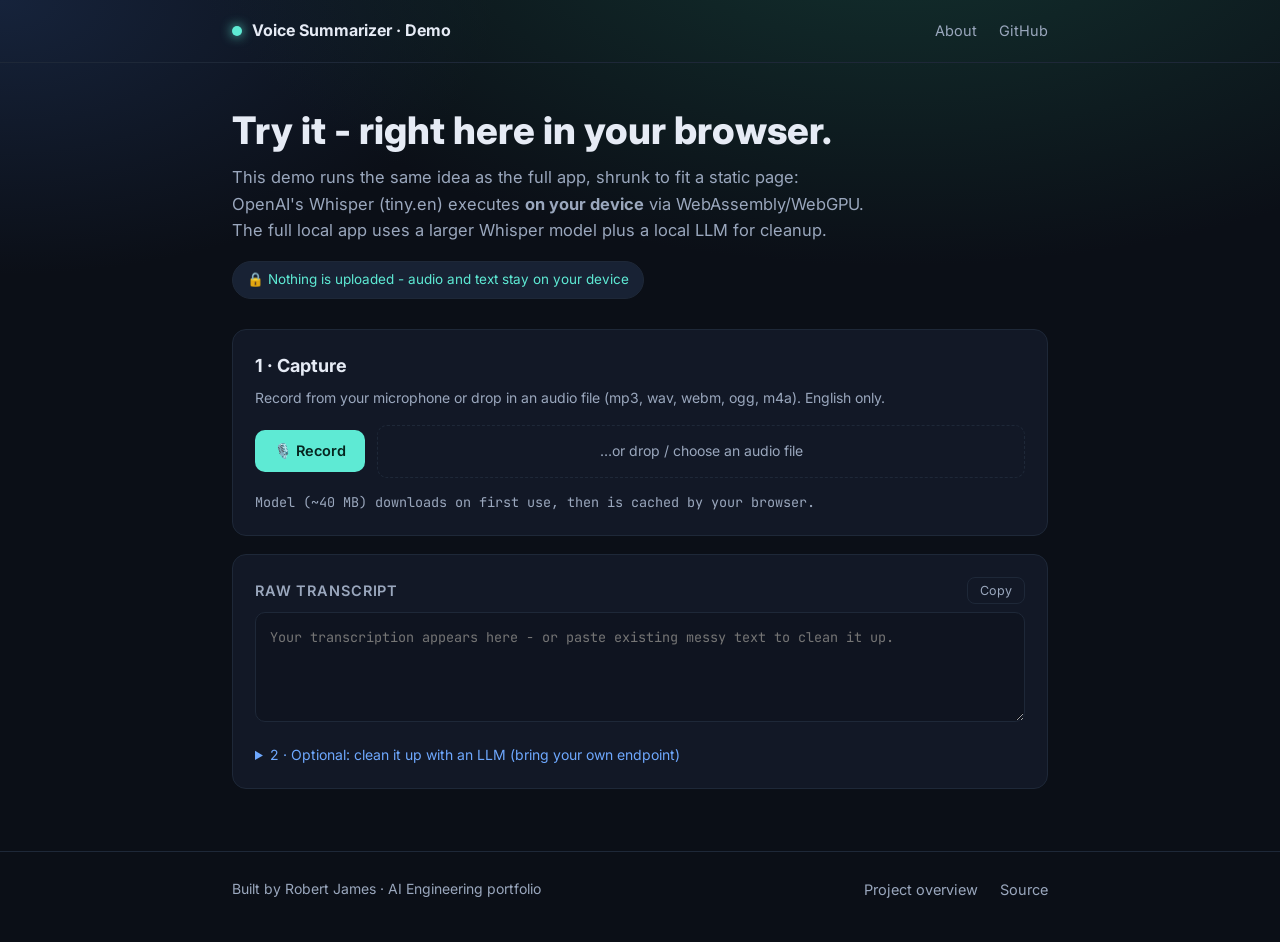
==== site/demo.html @ 9750b0cc "Add in-browser live demo (on-device Whisper via transformers.js) Co-Authored-By: Claude Fable 5 <nor" ====
<!DOCTYPE html>
<html lang="en">
<head>
<meta charset="utf-8" />
<meta name="viewport" content="width=device-width, initial-scale=1" />
<title>Live Demo - AI Transcript App</title>
<meta name="description" content="Try the AI Transcript App in your browser: Whisper speech-to-text runs entirely on your device via WebAssembly/WebGPU. No audio is uploaded anywhere." />
<link rel="preconnect" href="https://fonts.googleapis.com" />
<link rel="preconnect" href="https://fonts.gstatic.com" crossorigin />
<link href="https://fonts.googleapis.com/css2?family=Inter:wght@400;500;600;700;800&family=JetBrains+Mono:wght@400;500&display=swap" rel="stylesheet" />
<style>
  :root {
    --bg: #0b0f17;
    --panel: #121826;
    --panel-2: #0f1420;
    --border: #1e2838;
    --text: #e6ebf5;
    --muted: #9aa7bd;
    --accent: #5eead4;
    --accent-2: #6ea8fe;
    --good: #4ade80;
    --bad: #f87171;
    --chip: #182234;
    --radius: 14px;
    --max: 860px;
  }
  * { box-sizing: border-box; }
  body {
    margin: 0;
    font-family: 'Inter', system-ui, -apple-system, Segoe UI, Roboto, sans-serif;
    background: radial-gradient(1200px 600px at 70% -10%, #13322f 0%, transparent 60%),
                radial-gradient(900px 500px at 0% 0%, #16233b 0%, transparent 55%),
                var(--bg);
    color: var(--text);
    line-height: 1.6;
    -webkit-font-smoothing: antialiased;
  }
  .wrap { max-width: var(--max); margin: 0 auto; padding: 0 22px; }
  nav { padding: 18px 0; border-bottom: 1px solid var(--border); }
  nav .wrap { display: flex; align-items: center; justify-content: space-between; }
  .brand { display: flex; align-items: center; gap: 10px; font-weight: 700; }
  .dot { width: 10px; height: 10px; border-radius: 50%; background: var(--accent); box-shadow: 0 0 12px var(--accent); }
  .nav-links a { color: var(--muted); text-decoration: none; margin-left: 18px; font-size: 14.5px; }
  .nav-links a:hover { color: var(--text); }
  header { padding: 46px 0 8px; }
  h1 { font-size: clamp(26px, 4.5vw, 38px); line-height: 1.15; margin: 0 0 12px; font-weight: 800; }
  .lede { color: var(--muted); font-size: 16.5px; max-width: 640px; margin: 0 0 8px; }
  .privacy {
    display: inline-flex; align-items: center; gap: 8px; margin-top: 10px;
    background: var(--chip); border: 1px solid var(--border); border-radius: 999px;
    padding: 7px 14px; font-size: 13.5px; color: var(--accent);
  }
  section { padding: 22px 0; }
  .panel {
    background: var(--panel); border: 1px solid var(--border);
    border-radius: var(--radius); padding: 22px;
  }
  .panel + .panel { margin-top: 18px; }
  .panel h2 { margin: 0 0 6px; font-size: 18px; }
  .panel .sub { color: var(--muted); font-size: 14px; margin: 0 0 16px; }
  .controls { display: flex; flex-wrap: wrap; gap: 12px; align-items: center; }
  .btn {
    display: inline-flex; align-items: center; gap: 8px; padding: 11px 18px;
    border-radius: 10px; text-decoration: none; font-weight: 600; font-size: 14.5px;
    border: 1px solid var(--border); color: var(--text); background: var(--panel-2);
    cursor: pointer; font-family: inherit; transition: border-color .15s, background .15s;
  }
  .btn:hover:not(:disabled) { border-color: var(--accent); }
  .btn:disabled { opacity: .45; cursor: not-allowed; }
  .btn.primary { background: var(--accent); color: #06251f; border-color: transparent; }
  .btn.primary:hover:not(:disabled) { background: #7df3e0; border-color: transparent; }
  .btn.recording { background: #3b1420; border-color: var(--bad); color: var(--bad); }
  .drop {
    border: 1.5px dashed var(--border); border-radius: 10px; padding: 14px 18px;
    color: var(--muted); font-size: 14px; flex: 1 1 240px; text-align: center; cursor: pointer;
    transition: border-color .15s, color .15s;
  }
  .drop:hover, .drop.over { border-color: var(--accent-2); color: var(--text); }
  .status { margin-top: 14px; font-size: 13.5px; color: var(--muted); font-family: 'JetBrains Mono', monospace; min-height: 20px; }
  .status .ok { color: var(--good); }
  .status .err { color: var(--bad); }
  .bar { height: 6px; border-radius: 999px; background: var(--panel-2); border: 1px solid var(--border); overflow: hidden; margin-top: 8px; display: none; }
  .bar i { display: block; height: 100%; width: 0%; background: linear-gradient(90deg, var(--accent-2), var(--accent)); transition: width .2s; }
  textarea {
    width: 100%; min-height: 110px; resize: vertical; border-radius: 10px;
    border: 1px solid var(--border); background: var(--panel-2); color: var(--text);
    padding: 14px; font-family: 'JetBrains Mono', monospace; font-size: 13.5px; line-height: 1.55;
  }
  textarea:focus { outline: none; border-color: var(--accent-2); }
  .row-head { display: flex; align-items: center; justify-content: space-between; margin-bottom: 8px; }
  .row-head h3 { margin: 0; font-size: 14.5px; color: var(--muted); font-weight: 600; text-transform: uppercase; letter-spacing: .06em; }
  .copy { background: none; border: 1px solid var(--border); color: var(--muted); border-radius: 8px; padding: 5px 12px; font-size: 12.5px; cursor: pointer; font-family: inherit; }
  .copy:hover { color: var(--text); border-color: var(--accent); }
  details { margin-top: 14px; }
  summary { cursor: pointer; color: var(--accent-2); font-size: 14px; }
  .llm-grid { display: grid; grid-template-columns: 1fr 1fr; gap: 12px; margin-top: 14px; }
  .llm-grid label { font-size: 12.5px; color: var(--muted); display: block; margin-bottom: 4px; }
  .llm-grid input {
    width: 100%; border-radius: 8px; border: 1px solid var(--border); background: var(--panel-2);
    color: var(--text); padding: 10px 12px; font-size: 13.5px; font-family: 'JetBrains Mono', monospace;
  }
  .llm-grid input:focus { outline: none; border-color: var(--accent-2); }
  .full { grid-column: 1 / -1; }
  .note { font-size: 12.5px; color: var(--muted); margin-top: 10px; }
  footer { border-top: 1px solid var(--border); margin-top: 40px; padding: 26px 0 40px; color: var(--muted); font-size: 14px; }
  footer .wrap { display: flex; justify-content: space-between; flex-wrap: wrap; gap: 10px; }
  footer a { color: var(--muted); }
  @media (max-width: 640px) { .llm-grid { grid-template-columns: 1fr; } }
</style>
</head>
<body>

<nav>
  <div class="wrap">
    <div class="brand"><span class="dot"></span> Voice Summarizer · Demo</div>
    <div class="nav-links">
      <a href="index.html">About</a>
      <a href="https://github.com/Robertjam954/local-ai-transcript-app">GitHub</a>
    </div>
  </div>
</nav>

<header>
  <div class="wrap">
    <h1>Try it - right here in your browser.</h1>
    <p class="lede">
      This demo runs the same idea as the full app, shrunk to fit a static page: OpenAI's Whisper
      (tiny.en) executes <b>on your device</b> via WebAssembly/WebGPU. The full local app uses a larger
      Whisper model plus a local LLM for cleanup.
    </p>
    <span class="privacy">🔒 Nothing is uploaded - audio and text stay on your device</span>
  </div>
</header>

<section>
  <div class="wrap">

    <div class="panel">
      <h2>1 · Capture</h2>
      <p class="sub">Record from your microphone or drop in an audio file (mp3, wav, webm, ogg, m4a). English only.</p>
      <div class="controls">
        <button class="btn primary" id="recordBtn">🎙️ Record</button>
        <div class="drop" id="drop">…or drop / choose an audio file</div>
        <input type="file" id="file" accept="audio/*,.m4a,.ogg,.webm" hidden />
      </div>
      <div class="status" id="status">Model (~40 MB) downloads on first use, then is cached by your browser.</div>
      <div class="bar" id="bar"><i id="barFill"></i></div>
    </div>

    <div class="panel">
      <div class="row-head">
        <h3>Raw transcript</h3>
        <button class="copy" data-copy="raw">Copy</button>
      </div>
      <textarea id="raw" placeholder="Your transcription appears here - or paste existing messy text to clean it up."></textarea>

      <details id="llmBox">
        <summary>2 · Optional: clean it up with an LLM (bring your own endpoint)</summary>
        <div class="llm-grid">
          <div>
            <label for="baseUrl">OpenAI-compatible base URL</label>
            <input id="baseUrl" placeholder="https://api.openai.com/v1" value="https://api.openai.com/v1" />
          </div>
          <div>
            <label for="model">Model</label>
            <input id="model" placeholder="gpt-4o-mini" value="gpt-4o-mini" />
          </div>
          <div class="full">
            <label for="apiKey">API key (kept in this page's memory only - never stored or sent anywhere except the endpoint above)</label>
            <input id="apiKey" type="password" placeholder="sk-..." autocomplete="off" />
          </div>
        </div>
        <div class="controls" style="margin-top:14px;">
          <button class="btn" id="cleanBtn">✨ Clean transcript</button>
        </div>
        <p class="note">
          The request goes straight from your browser to the endpoint you specify - this site has no
          server and never sees your key. In the full app this step runs against a local model
          (Ollama / LM Studio), so no key is needed at all.
        </p>
      </details>
    </div>

    <div class="panel" id="cleanPanel" style="display:none;">
      <div class="row-head">
        <h3>Cleaned transcript</h3>
        <button class="copy" data-copy="cleaned">Copy</button>
      </div>
      <textarea id="cleaned" readonly></textarea>
    </div>

  </div>
</section>

<footer>
  <div class="wrap">
    <div>Built by Robert James · AI Engineering portfolio</div>
    <div class="nav-links">
      <a href="index.html">Project overview</a>
      <a href="https://github.com/Robertjam954/local-ai-transcript-app">Source</a>
    </div>
  </div>
</footer>

<script type="module">
const SYSTEM_PROMPT = `You are a transcript editor. Transform raw transcripts into clear, concise text.

INSTRUCTIONS:
- Remove filler words (um, uh, like, you know, basically, actually, etc.)
- Remove redundant statements and rambling
- Fix grammar and speech-to-text errors
- Preserve key points, technical details, names, numbers, and action items
- Use proper punctuation and maintain the speaker's tone

Return ONLY the cleaned text with NO preamble.`;

const $ = (id) => document.getElementById(id);
const status = (html) => { $('status').innerHTML = html; };

let transcriber = null;
let loading = null;

async function getTranscriber() {
  if (transcriber) return transcriber;
  if (loading) return loading;
  loading = (async () => {
    status('Loading transformers.js…');
    const { pipeline } = await import('https://cdn.jsdelivr.net/npm/@huggingface/transformers@3.7.3');
    const device = navigator.gpu ? 'webgpu' : 'wasm';
    $('bar').style.display = 'block';
    const seen = {};
    transcriber = await pipeline('automatic-speech-recognition', 'onnx-community/whisper-tiny.en', {
      device,
      dtype: device === 'webgpu' ? 'fp32' : 'q8',
      progress_callback: (p) => {
        if (p.status === 'progress' && p.total) {
          seen[p.file] = [p.loaded, p.total];
          let l = 0, t = 0;
          for (const [a, b] of Object.values(seen)) { l += a; t += b; }
          $('barFill').style.width = `${Math.round((l / t) * 100)}%`;
          status(`Downloading Whisper tiny.en… ${Math.round((l / t) * 100)}% (cached after first load)`);
        }
      },
    });
    $('bar').style.display = 'none';
    status(`<span class="ok">Whisper ready</span> · running on ${device === 'webgpu' ? 'WebGPU' : 'WebAssembly (CPU)'} - fully on-device`);
    return transcriber;
  })();
  return loading;
}

async function decodeTo16kMono(blob) {
  const buf = await blob.arrayBuffer();
  const ctx = new (window.AudioContext || window.webkitAudioContext)({ sampleRate: 16000 });
  const audio = await ctx.decodeAudioData(buf);
  let data;
  if (audio.numberOfChannels > 1) {
    const a = audio.getChannelData(0), b = audio.getChannelData(1);
    data = new Float32Array(a.length);
    for (let i = 0; i < a.length; i++) data[i] = (a[i] + b[i]) / 2;
  } else {
    data = audio.getChannelData(0);
  }
  ctx.close();
  return data;
}

async function transcribe(blob, label) {
  try {
    const asr = await getTranscriber();
    status(`Transcribing ${label}… (on-device)`);
    const audio = await decodeTo16kMono(blob);
    if (audio.length < 1600) { status('<span class="err">Audio too short - try again.</span>'); return; }
    const t0 = performance.now();
    const out = await asr(audio, { chunk_length_s: 30, stride_length_s: 5 });
    const secs = ((performance.now() - t0) / 1000).toFixed(1);
    $('raw').value = out.text.trim();
    status(`<span class="ok">Done in ${secs}s</span> · ${(audio.length / 16000).toFixed(1)}s of audio, transcribed on your device`);
  } catch (e) {
    console.error(e);
    status(`<span class="err">Transcription failed: ${e.message || e}</span>`);
  }
}

// --- Microphone recording ---
let recorder = null, chunks = [];
$('recordBtn').addEventListener('click', async () => {
  const btn = $('recordBtn');
  if (recorder && recorder.state === 'recording') {
    recorder.stop();
    return;
  }
  try {
    const stream = await navigator.mediaDevices.getUserMedia({ audio: true });
    chunks = [];
    recorder = new MediaRecorder(stream);
    recorder.ondataavailable = (e) => chunks.push(e.data);
    recorder.onstop = () => {
      stream.getTracks().forEach((t) => t.stop());
      btn.textContent = '🎙️ Record';
      btn.classList.remove('recording');
      transcribe(new Blob(chunks, { type: recorder.mimeType }), 'recording');
    };
    recorder.start();
    btn.textContent = '⏹ Stop';
    btn.classList.add('recording');
    status('Recording… click Stop when finished.');
    getTranscriber(); // warm the model while recording
  } catch (e) {
    status(`<span class="err">Microphone unavailable: ${e.message || e}</span>`);
  }
});

// --- File upload ---
const drop = $('drop');
drop.addEventListener('click', () => $('file').click());
$('file').addEventListener('change', (e) => {
  if (e.target.files[0]) transcribe(e.target.files[0], e.target.files[0].name);
});
['dragover', 'dragleave', 'drop'].forEach((ev) =>
  drop.addEventListener(ev, (e) => {
    e.preventDefault();
    drop.classList.toggle('over', ev === 'dragover');
    if (ev === 'drop' && e.dataTransfer.files[0]) transcribe(e.dataTransfer.files[0], e.dataTransfer.files[0].name);
  })
);

// --- Optional LLM cleanup (browser -> user's own endpoint; no server involved) ---
$('cleanBtn').addEventListener('click', async () => {
  const text = $('raw').value.trim();
  if (!text) { status('<span class="err">Nothing to clean - transcribe or paste text first.</span>'); return; }
  const base = $('baseUrl').value.trim().replace(/\/+$/, '');
  const key = $('apiKey').value.trim();
  const model = $('model').value.trim();
  if (!base || !model) { status('<span class="err">Base URL and model are required.</span>'); return; }
  $('cleanBtn').disabled = true;
  status('Cleaning with LLM… (request goes directly from your browser to your endpoint)');
  try {
    const res = await fetch(`${base}/chat/completions`, {
      method: 'POST',
      headers: { 'Content-Type': 'application/json', ...(key ? { Authorization: `Bearer ${key}` } : {}) },
      body: JSON.stringify({
        model,
        messages: [
          { role: 'system', content: SYSTEM_PROMPT },
          { role: 'user', content: text },
        ],
        temperature: 0.3,
        max_tokens: 400,
      }),
    });
    if (!res.ok) throw new Error(`${res.status} ${await res.text().then((t) => t.slice(0, 200))}`);
    const json = await res.json();
    $('cleaned').value = (json.choices?.[0]?.message?.content || '').trim();
    $('cleanPanel').style.display = 'block';
    $('cleanPanel').scrollIntoView({ behavior: 'smooth', block: 'nearest' });
    status('<span class="ok">Cleaned ✓</span>');
  } catch (e) {
    status(`<span class="err">LLM cleanup failed: ${String(e.message || e).slice(0, 200)}</span>`);
  } finally {
    $('cleanBtn').disabled = false;
  }
});

// --- Copy buttons ---
document.querySelectorAll('.copy').forEach((b) =>
  b.addEventListener('click', async () => {
    await navigator.clipboard.writeText($(b.dataset.copy).value);
    const old = b.textContent;
    b.textContent = 'Copied ✓';
    setTimeout(() => (b.textContent = old), 1200);
  })
);
</script>

</body>
</html>
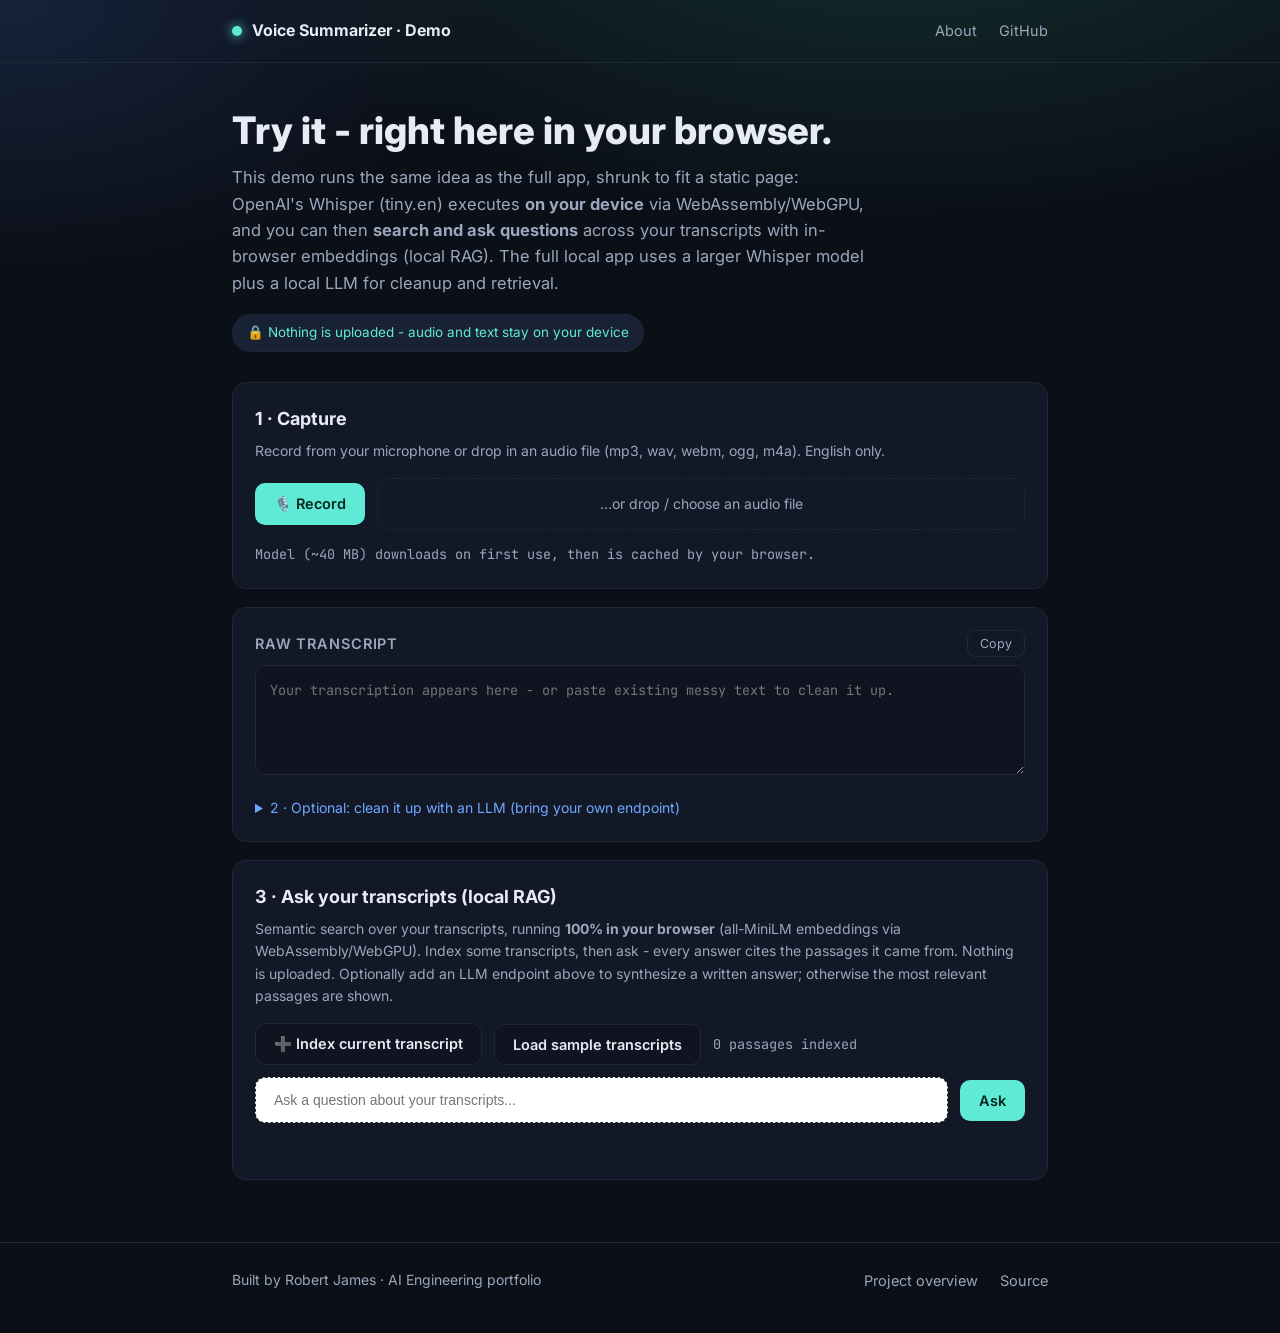
==== commit b3cb7c87: "Add in-browser RAG to the demo page (client-side semantic search + citations) Index transcripts and " ====
--- a/site/demo.html
+++ b/site/demo.html
@@ -125,8 +125,9 @@
     <h1>Try it - right here in your browser.</h1>
     <p class="lede">
       This demo runs the same idea as the full app, shrunk to fit a static page: OpenAI's Whisper
-      (tiny.en) executes <b>on your device</b> via WebAssembly/WebGPU. The full local app uses a larger
-      Whisper model plus a local LLM for cleanup.
+      (tiny.en) executes <b>on your device</b> via WebAssembly/WebGPU, and you can then <b>search and
+      ask questions</b> across your transcripts with in-browser embeddings (local RAG). The full local
+      app uses a larger Whisper model plus a local LLM for cleanup and retrieval.
     </p>
     <span class="privacy">🔒 Nothing is uploaded - audio and text stay on your device</span>
   </div>
@@ -187,6 +188,34 @@
         <button class="copy" data-copy="cleaned">Copy</button>
       </div>
       <textarea id="cleaned" readonly></textarea>
+    </div>
+
+    <div class="panel">
+      <h2>3 · Ask your transcripts (local RAG)</h2>
+      <p class="sub">
+        Semantic search over your transcripts, running <b>100% in your browser</b>
+        (all-MiniLM embeddings via WebAssembly/WebGPU). Index some transcripts,
+        then ask - every answer cites the passages it came from. Nothing is
+        uploaded. Optionally add an LLM endpoint above to synthesize a written
+        answer; otherwise the most relevant passages are shown.
+      </p>
+      <div class="controls">
+        <button class="btn" id="ragIndexBtn">➕ Index current transcript</button>
+        <button class="btn ghost" id="ragSampleBtn">Load sample transcripts</button>
+        <span class="status" id="ragCount" style="margin:0;align-self:center;">0 passages indexed</span>
+      </div>
+      <div class="controls" style="margin-top:12px;">
+        <input
+          id="ragQ"
+          class="drop"
+          style="cursor:text;text-align:left;flex:1 1 260px;"
+          placeholder="Ask a question about your transcripts..."
+          aria-label="Question about your transcripts"
+        />
+        <button class="btn primary" id="ragAskBtn">Ask</button>
+      </div>
+      <div class="status" id="ragStatus"></div>
+      <div id="ragAnswer"></div>
     </div>
 
   </div>
@@ -371,6 +400,196 @@
     setTimeout(() => (b.textContent = old), 1200);
   })
 );
+
+// ==========================================================================
+// Local RAG: in-browser semantic search over transcripts.
+// Embeddings run client-side with all-MiniLM (transformers.js). Retrieval is
+// hybrid (cosine + keyword overlap); answers cite their source passages.
+// Generation is optional and reuses the LLM endpoint fields above.
+// ==========================================================================
+const ragStatus = (html) => { $('ragStatus').innerHTML = html; };
+let embedder = null;
+let embedderLoading = null;
+const ragChunks = []; // { source, text, vec: Float32Array }
+
+async function transformers() {
+  if (!window.__transformers) {
+    window.__transformers = await import(
+      'https://cdn.jsdelivr.net/npm/@huggingface/transformers@3.7.3'
+    );
+  }
+  return window.__transformers;
+}
+
+async function getEmbedder() {
+  if (embedder) return embedder;
+  if (embedderLoading) return embedderLoading;
+  embedderLoading = (async () => {
+    ragStatus('Loading embedding model (all-MiniLM, ~23 MB, cached after first load)…');
+    const { pipeline } = await transformers();
+    const device = navigator.gpu ? 'webgpu' : 'wasm';
+    embedder = await pipeline('feature-extraction', 'Xenova/all-MiniLM-L6-v2', { device });
+    ragStatus('');
+    return embedder;
+  })();
+  return embedderLoading;
+}
+
+async function embed(texts) {
+  const pipe = await getEmbedder();
+  const out = await pipe(texts, { pooling: 'mean', normalize: true });
+  return out.tolist().map((a) => Float32Array.from(a)); // normalized rows
+}
+
+function ragChunk(text) {
+  const clean = text.replace(/\s+/g, ' ').trim();
+  if (!clean) return [];
+  // Split into ~500-char passages on sentence boundaries.
+  const sentences = clean.match(/[^.!?]+[.!?]*/g) || [clean];
+  const out = [];
+  let buf = '';
+  for (const s of sentences) {
+    if ((buf + s).length > 500 && buf) { out.push(buf.trim()); buf = ''; }
+    buf += s;
+  }
+  if (buf.trim()) out.push(buf.trim());
+  return out;
+}
+
+function cosine(a, b) {
+  let d = 0;
+  for (let i = 0; i < a.length; i++) d += a[i] * b[i];
+  return d; // vectors are normalized
+}
+
+function keywordOverlap(query, text) {
+  const q = new Set(query.toLowerCase().match(/\w+/g) || []);
+  if (!q.size) return 0;
+  const words = text.toLowerCase().match(/\w+/g) || [];
+  let hit = 0;
+  for (const w of words) if (q.has(w)) hit++;
+  return hit / Math.max(words.length, 1);
+}
+
+function updateRagCount() {
+  const sources = new Set(ragChunks.map((c) => c.source)).size;
+  $('ragCount').textContent =
+    `${ragChunks.length} passage(s) from ${sources} transcript(s) indexed`;
+}
+
+async function indexText(source, text) {
+  const chunks = ragChunk(text);
+  if (!chunks.length) return 0;
+  ragStatus(`Embedding ${chunks.length} passage(s) from "${source}"…`);
+  const vecs = await embed(chunks);
+  chunks.forEach((t, i) => ragChunks.push({ source, text: t, vec: vecs[i] }));
+  ragStatus('');
+  updateRagCount();
+  return chunks.length;
+}
+
+$('ragIndexBtn').addEventListener('click', async () => {
+  const text = $('raw').value.trim();
+  if (!text) { ragStatus('<span class="err">Transcribe or paste something first, then index it.</span>'); return; }
+  $('ragIndexBtn').disabled = true;
+  try {
+    const source = `transcript ${new Set(ragChunks.map((c) => c.source)).size + 1}`;
+    const n = await indexText(source, text);
+    ragStatus(`<span class="ok">Indexed ${n} passage(s).</span>`);
+  } catch (e) {
+    ragStatus(`<span class="err">Indexing failed: ${e.message || e}</span>`);
+  } finally {
+    $('ragIndexBtn').disabled = false;
+  }
+});
+
+const SAMPLES = [
+  ['q3-planning', 'In the Q3 planning meeting Sarah said the budget review is next Tuesday at 3 PM. We agreed to migrate the billing service to the new API by the end of the quarter. Priya will own the data migration and report progress every Friday.'],
+  ['standup', 'Daily standup: the login bug is fixed and deployed to production. Marcus is on call this weekend. The demo for the Acme client is scheduled for Thursday at 10 AM in the main conference room.'],
+  ['research-notes', 'The study enrolled 200 patients across three sites. Primary endpoint was overall survival at 12 months. Dr. Chen noted the imaging protocol needs a second radiologist review before we lock the dataset.'],
+];
+
+$('ragSampleBtn').addEventListener('click', async () => {
+  $('ragSampleBtn').disabled = true;
+  try {
+    for (const [src, txt] of SAMPLES) await indexText(src, txt);
+    ragStatus('<span class="ok">Sample transcripts indexed. Try asking a question.</span>');
+  } catch (e) {
+    ragStatus(`<span class="err">Failed to load samples: ${e.message || e}</span>`);
+  } finally {
+    $('ragSampleBtn').disabled = false;
+  }
+});
+
+async function ragAsk() {
+  const q = $('ragQ').value.trim();
+  if (!q) return;
+  if (!ragChunks.length) {
+    ragStatus('<span class="err">Nothing indexed yet - index a transcript or load the samples.</span>');
+    return;
+  }
+  $('ragAskBtn').disabled = true;
+  $('ragAnswer').innerHTML = '';
+  try {
+    ragStatus('Searching your transcripts (on-device)…');
+    const [qv] = await embed([q]);
+    const ranked = ragChunks
+      .map((c) => ({ ...c, score: 0.7 * cosine(qv, c.vec) + 0.3 * keywordOverlap(q, c.text) }))
+      .sort((a, b) => b.score - a.score)
+      .slice(0, 4);
+    ragStatus('');
+
+    // Optional LLM synthesis if an endpoint is configured above.
+    const base = $('baseUrl').value.trim().replace(/\/+$/, '');
+    const model = $('model').value.trim();
+    const key = $('apiKey').value.trim();
+    let answerHtml = '';
+    if (base && model) {
+      ragStatus('Synthesizing an answer with your LLM endpoint…');
+      const context = ranked.map((r) => `[${r.source}] ${r.text}`).join('\n\n');
+      const res = await fetch(`${base}/chat/completions`, {
+        method: 'POST',
+        headers: { 'Content-Type': 'application/json', ...(key ? { Authorization: `Bearer ${key}` } : {}) },
+        body: JSON.stringify({
+          model,
+          messages: [
+            { role: 'system', content: 'Answer using ONLY the provided transcript excerpts. Cite sources inline like [source]. If the excerpts do not contain the answer, say so.' },
+            { role: 'user', content: `Excerpts:\n${context}\n\nQuestion: ${q}` },
+          ],
+          temperature: 0.2,
+        }),
+      });
+      if (!res.ok) throw new Error(`${res.status}`);
+      const json = await res.json();
+      const text = (json.choices?.[0]?.message?.content || '').trim();
+      answerHtml = `<div class="panel" style="margin-top:14px;"><p class="answer-text" style="margin:0;white-space:pre-wrap;">${escapeHtml(text)}</p></div>`;
+      ragStatus('');
+    } else {
+      answerHtml = '<p class="note" style="margin:14px 0 6px;">Most relevant passages (add an LLM endpoint above for a synthesized answer):</p>';
+    }
+
+    const cites = ranked
+      .map((r) => `<details class="citation" style="background:var(--panel-2);border:1px solid var(--border);border-radius:8px;padding:8px 12px;margin-top:8px;font-size:13.5px;">
+          <summary style="cursor:pointer;color:var(--accent-2);display:flex;justify-content:space-between;gap:12px;">
+            <span>${escapeHtml(r.source)}</span><span style="color:var(--muted);">${r.score.toFixed(3)}</span>
+          </summary>
+          <p style="margin:8px 0 0;color:var(--muted);line-height:1.5;">${escapeHtml(r.text)}</p>
+        </details>`)
+      .join('');
+    $('ragAnswer').innerHTML = answerHtml + `<div style="margin-top:6px;"><span class="note">Sources</span>${cites}</div>`;
+  } catch (e) {
+    ragStatus(`<span class="err">Ask failed: ${String(e.message || e).slice(0, 200)}</span>`);
+  } finally {
+    $('ragAskBtn').disabled = false;
+  }
+}
+
+function escapeHtml(s) {
+  return s.replace(/[&<>"']/g, (c) => ({ '&': '&amp;', '<': '&lt;', '>': '&gt;', '"': '&quot;', "'": '&#39;' }[c]));
+}
+
+$('ragAskBtn').addEventListener('click', () => void ragAsk());
+$('ragQ').addEventListener('keydown', (e) => { if (e.key === 'Enter') void ragAsk(); });
 </script>
 
 </body>
